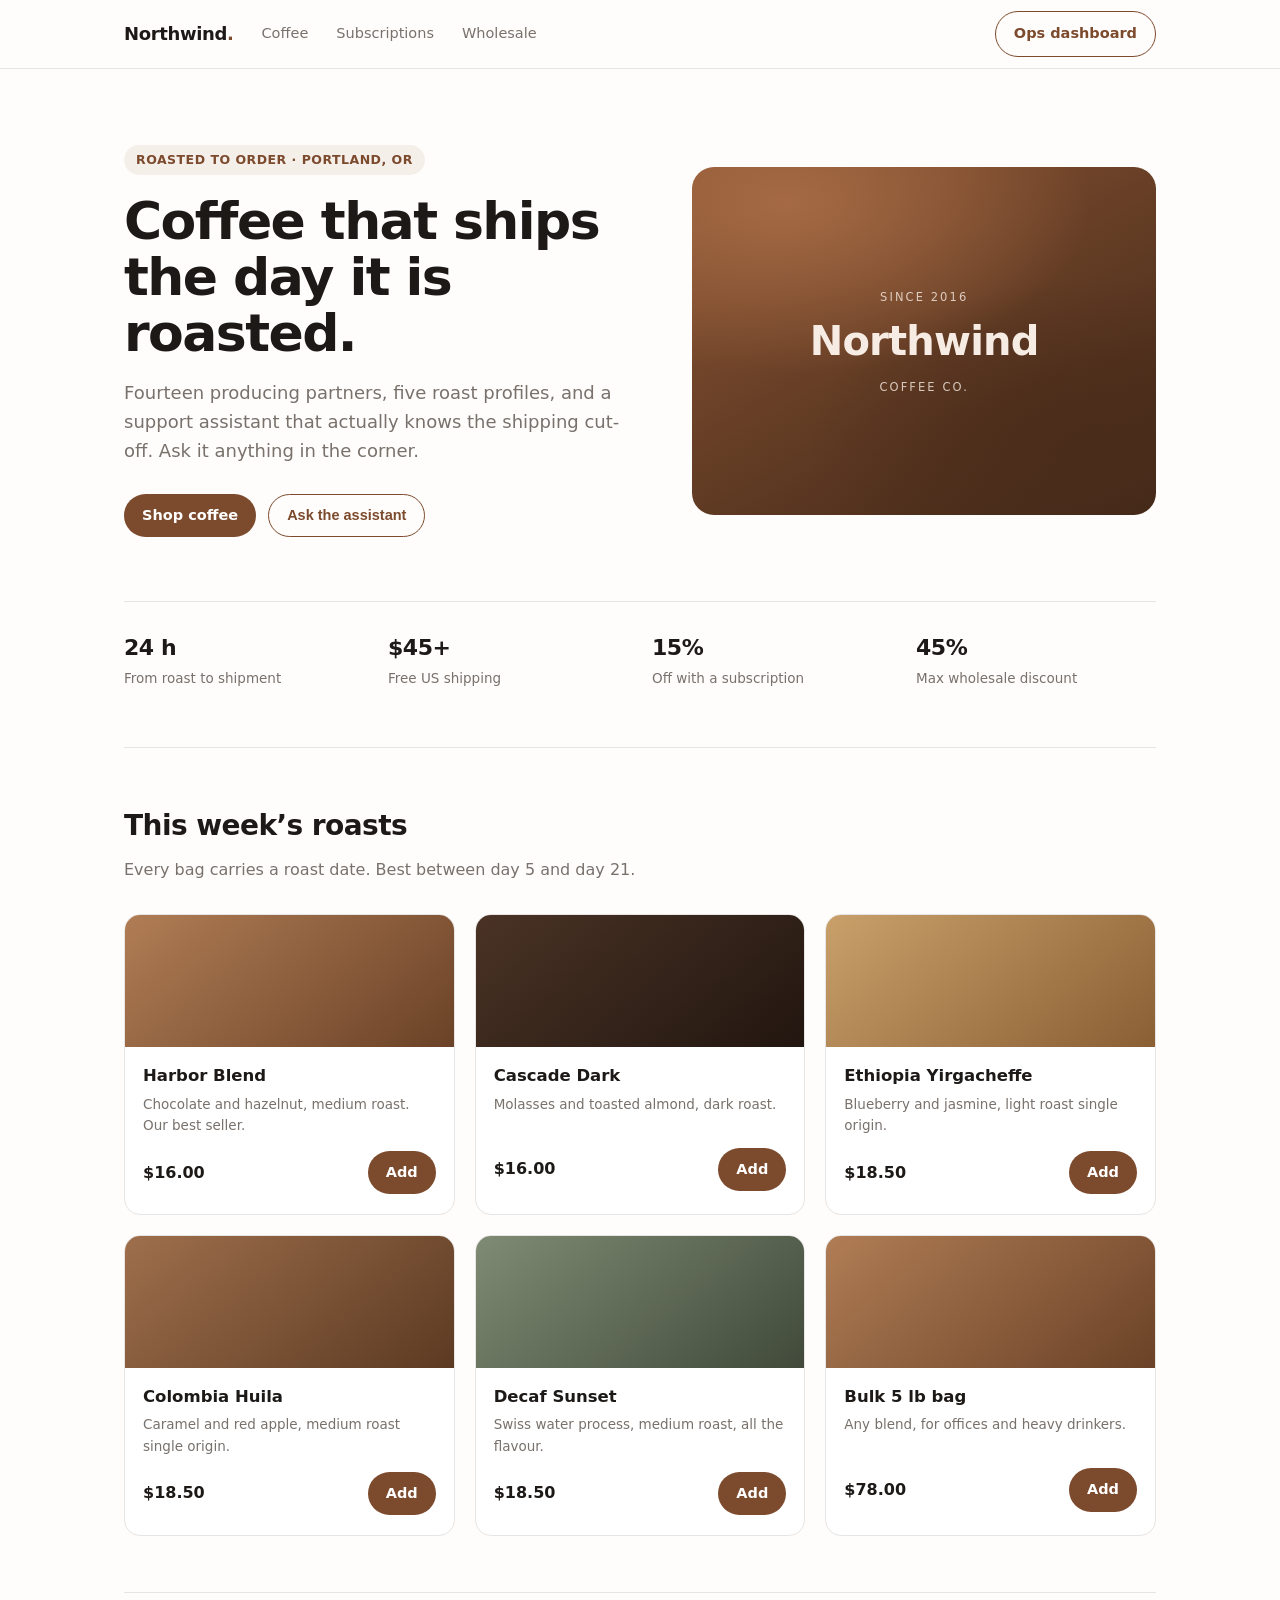
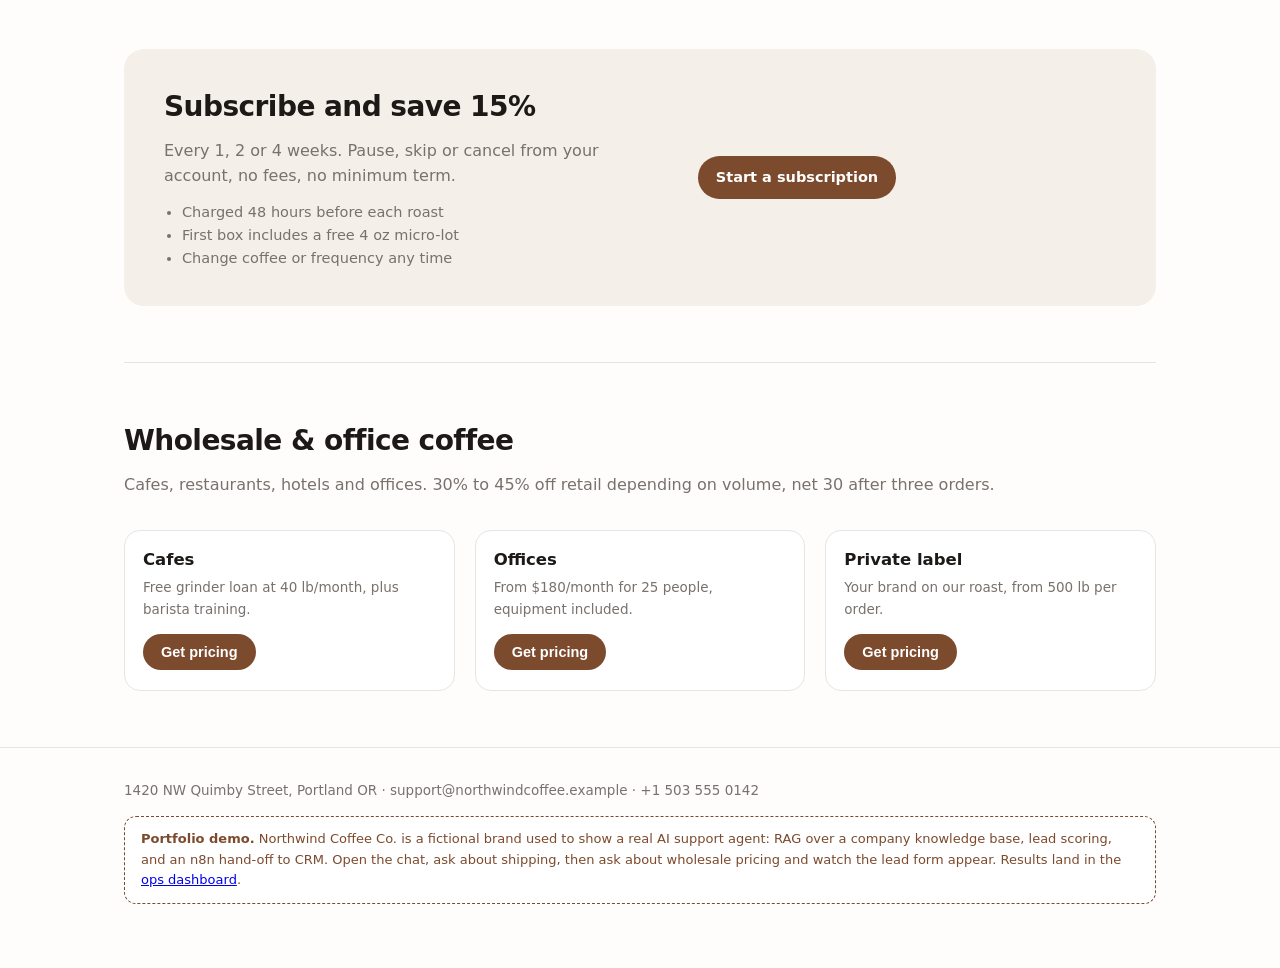
==== web/index.html @ 38135786 "AI support and lead agent RAG chat agent that answers from a company knowledge base, scores each con" ====
<!doctype html>
<html lang="en">
<head>
<meta charset="utf-8">
<meta name="viewport" content="width=device-width, initial-scale=1">
<title>Northwind Coffee Co. — Roasted to order in Portland</title>
<style>
  :root {
    --ink: #1c1917;
    --muted: #78716c;
    --accent: #7c4a2d;
    --soft: #f5efe9;
    --line: #e7e5e4;
    --bg: #fffdfb;
  }
  * { box-sizing: border-box; }
  body {
    margin: 0;
    font-family: ui-sans-serif, system-ui, -apple-system, "Segoe UI", Roboto, sans-serif;
    color: var(--ink);
    background: var(--bg);
    line-height: 1.6;
  }
  .wrap { max-width: 1080px; margin: 0 auto; padding: 0 24px; }

  header {
    position: sticky; top: 0; z-index: 10;
    background: rgb(255 253 251 / 88%);
    backdrop-filter: blur(10px);
    border-bottom: 1px solid var(--line);
  }
  .nav { display: flex; align-items: center; gap: 28px; height: 68px; }
  .logo { font-weight: 800; letter-spacing: -.02em; font-size: 18px; }
  .logo span { color: var(--accent); }
  .nav a { color: var(--muted); text-decoration: none; font-size: 14.5px; }
  .nav a:hover { color: var(--ink); }
  .nav .spacer { margin-left: auto; }
  .btn {
    display: inline-block; padding: 10px 18px; border-radius: 999px;
    background: var(--accent); color: #fff !important; text-decoration: none;
    font-weight: 600; font-size: 14.5px; border: 0; cursor: pointer;
  }
  .btn.ghost { background: transparent; color: var(--accent) !important; border: 1px solid var(--accent); }

  .hero { display: grid; grid-template-columns: 1.05fr .95fr; gap: 56px; align-items: center; padding: 76px 0 64px; }
  .eyebrow {
    display: inline-block; padding: 5px 12px; border-radius: 999px;
    background: var(--soft); color: var(--accent);
    font-size: 12.5px; font-weight: 700; letter-spacing: .04em; text-transform: uppercase;
  }
  h1 { font-size: clamp(34px, 5vw, 52px); line-height: 1.08; letter-spacing: -.03em; margin: 18px 0 16px; }
  .lede { font-size: 18px; color: var(--muted); max-width: 46ch; }
  .cta { display: flex; gap: 12px; margin-top: 28px; flex-wrap: wrap; }

  .beans {
    aspect-ratio: 4/3; border-radius: 22px;
    background:
      radial-gradient(120% 90% at 20% 10%, #a56a44 0%, transparent 55%),
      radial-gradient(100% 80% at 85% 80%, #4a2c1a 0%, transparent 60%),
      linear-gradient(150deg, #8a5433, #3f2617);
    display: grid; place-items: center; color: #f7ece3; text-align: center; padding: 32px;
  }
  .beans b { display: block; font-size: 40px; letter-spacing: -.02em; }
  .beans small { opacity: .8; letter-spacing: .18em; text-transform: uppercase; font-size: 11.5px; }

  .strip { display: grid; grid-template-columns: repeat(4, 1fr); gap: 24px; padding: 28px 0 56px; border-top: 1px solid var(--line); }
  .strip div b { display: block; font-size: 22px; letter-spacing: -.02em; }
  .strip div span { font-size: 13.5px; color: var(--muted); }

  section { padding: 56px 0; border-top: 1px solid var(--line); }
  h2 { font-size: 28px; letter-spacing: -.02em; margin: 0 0 8px; }
  .sub { color: var(--muted); margin: 0 0 32px; }

  .grid { display: grid; grid-template-columns: repeat(3, 1fr); gap: 20px; }
  .card { border: 1px solid var(--line); border-radius: 16px; overflow: hidden; background: #fff; }
  .card .thumb { height: 132px; }
  .t1 { background: linear-gradient(140deg, #b07d55, #6b4227); }
  .t2 { background: linear-gradient(140deg, #4a3325, #221610); }
  .t3 { background: linear-gradient(140deg, #c9a06a, #8a5f34); }
  .t4 { background: linear-gradient(140deg, #9e6f4c, #5c3a22); }
  .t5 { background: linear-gradient(140deg, #7f8b74, #414a3a); }
  .card .body { padding: 16px 18px 20px; }
  .card h3 { margin: 0 0 4px; font-size: 16.5px; }
  .card p { margin: 0 0 14px; font-size: 13.5px; color: var(--muted); min-height: 40px; }
  .price { font-weight: 700; }
  .row { display: flex; align-items: center; justify-content: space-between; }

  .band { background: var(--soft); border-radius: 20px; padding: 36px 40px; display: grid; grid-template-columns: 1.2fr 1fr; gap: 32px; align-items: center; }
  .band ul { margin: 12px 0 0; padding-left: 18px; color: var(--muted); font-size: 14.5px; }

  footer { border-top: 1px solid var(--line); padding: 32px 0 64px; color: var(--muted); font-size: 13.5px; }
  .demo-note {
    margin-top: 14px; padding: 12px 16px; border: 1px dashed var(--accent);
    border-radius: 12px; color: var(--accent); font-size: 13px; background: #fff;
  }

  @media (max-width: 860px) {
    .hero { grid-template-columns: 1fr; gap: 32px; padding: 48px 0; }
    .strip { grid-template-columns: repeat(2, 1fr); }
    .grid { grid-template-columns: 1fr 1fr; }
    .band { grid-template-columns: 1fr; }
    .nav a:not(.btn) { display: none; }
  }
  @media (max-width: 560px) { .grid { grid-template-columns: 1fr; } }
</style>
</head>
<body>

<header>
  <div class="wrap nav">
    <div class="logo">Northwind<span>.</span></div>
    <a href="#coffee">Coffee</a>
    <a href="#subscribe">Subscriptions</a>
    <a href="#wholesale">Wholesale</a>
    <span class="spacer"></span>
    <a class="btn ghost" href="/admin">Ops dashboard</a>
  </div>
</header>

<main class="wrap">

  <div class="hero">
    <div>
      <span class="eyebrow">Roasted to order · Portland, OR</span>
      <h1>Coffee that ships the day it is roasted.</h1>
      <p class="lede">Fourteen producing partners, five roast profiles, and a
        support assistant that actually knows the shipping cut-off. Ask it
        anything in the corner.</p>
      <div class="cta">
        <a class="btn" href="#coffee">Shop coffee</a>
        <button class="btn ghost" onclick="NorthwindChat.open()">Ask the assistant</button>
      </div>
    </div>
    <div class="beans">
      <div><small>Since 2016</small><b>Northwind</b><small>Coffee Co.</small></div>
    </div>
  </div>

  <div class="strip">
    <div><b>24 h</b><span>From roast to shipment</span></div>
    <div><b>$45+</b><span>Free US shipping</span></div>
    <div><b>15%</b><span>Off with a subscription</span></div>
    <div><b>45%</b><span>Max wholesale discount</span></div>
  </div>

  <section id="coffee">
    <h2>This week&rsquo;s roasts</h2>
    <p class="sub">Every bag carries a roast date. Best between day 5 and day 21.</p>
    <div class="grid">
      <div class="card"><div class="thumb t1"></div><div class="body">
        <h3>Harbor Blend</h3><p>Chocolate and hazelnut, medium roast. Our best seller.</p>
        <div class="row"><span class="price">$16.00</span><a class="btn" href="#">Add</a></div>
      </div></div>
      <div class="card"><div class="thumb t2"></div><div class="body">
        <h3>Cascade Dark</h3><p>Molasses and toasted almond, dark roast.</p>
        <div class="row"><span class="price">$16.00</span><a class="btn" href="#">Add</a></div>
      </div></div>
      <div class="card"><div class="thumb t3"></div><div class="body">
        <h3>Ethiopia Yirgacheffe</h3><p>Blueberry and jasmine, light roast single origin.</p>
        <div class="row"><span class="price">$18.50</span><a class="btn" href="#">Add</a></div>
      </div></div>
      <div class="card"><div class="thumb t4"></div><div class="body">
        <h3>Colombia Huila</h3><p>Caramel and red apple, medium roast single origin.</p>
        <div class="row"><span class="price">$18.50</span><a class="btn" href="#">Add</a></div>
      </div></div>
      <div class="card"><div class="thumb t5"></div><div class="body">
        <h3>Decaf Sunset</h3><p>Swiss water process, medium roast, all the flavour.</p>
        <div class="row"><span class="price">$18.50</span><a class="btn" href="#">Add</a></div>
      </div></div>
      <div class="card"><div class="thumb t1"></div><div class="body">
        <h3>Bulk 5 lb bag</h3><p>Any blend, for offices and heavy drinkers.</p>
        <div class="row"><span class="price">$78.00</span><a class="btn" href="#">Add</a></div>
      </div></div>
    </div>
  </section>

  <section id="subscribe">
    <div class="band">
      <div>
        <h2>Subscribe and save 15%</h2>
        <p class="sub" style="margin-bottom:0">Every 1, 2 or 4 weeks. Pause, skip or
          cancel from your account, no fees, no minimum term.</p>
        <ul>
          <li>Charged 48 hours before each roast</li>
          <li>First box includes a free 4 oz micro-lot</li>
          <li>Change coffee or frequency any time</li>
        </ul>
      </div>
      <div><a class="btn" href="#">Start a subscription</a></div>
    </div>
  </section>

  <section id="wholesale">
    <h2>Wholesale &amp; office coffee</h2>
    <p class="sub">Cafes, restaurants, hotels and offices. 30% to 45% off retail
      depending on volume, net 30 after three orders.</p>
    <div class="grid">
      <div class="card"><div class="body">
        <h3>Cafes</h3><p>Free grinder loan at 40 lb/month, plus barista training.</p>
        <button class="btn" onclick="NorthwindChat.send('I need wholesale pricing for my cafe')">Get pricing</button>
      </div></div>
      <div class="card"><div class="body">
        <h3>Offices</h3><p>From $180/month for 25 people, equipment included.</p>
        <button class="btn" onclick="NorthwindChat.send('What does office coffee service cost?')">Get pricing</button>
      </div></div>
      <div class="card"><div class="body">
        <h3>Private label</h3><p>Your brand on our roast, from 500 lb per order.</p>
        <button class="btn" onclick="NorthwindChat.send('Tell me about private label roasting')">Get pricing</button>
      </div></div>
    </div>
  </section>

</main>

<footer>
  <div class="wrap">
    1420 NW Quimby Street, Portland OR · support@northwindcoffee.example · +1 503 555 0142
    <div class="demo-note">
      <b>Portfolio demo.</b> Northwind Coffee Co. is a fictional brand used to show a
      real AI support agent: RAG over a company knowledge base, lead scoring, and an
      n8n hand-off to CRM. Open the chat, ask about shipping, then ask about wholesale
      pricing and watch the lead form appear. Results land in the
      <a href="/admin">ops dashboard</a>.
    </div>
  </div>
</footer>

<script src="/static/widget.js"
        data-api=""
        data-title="Northwind Support"
        data-agent="Nora"
        data-accent="#7c4a2d" defer></script>
</body>
</html>
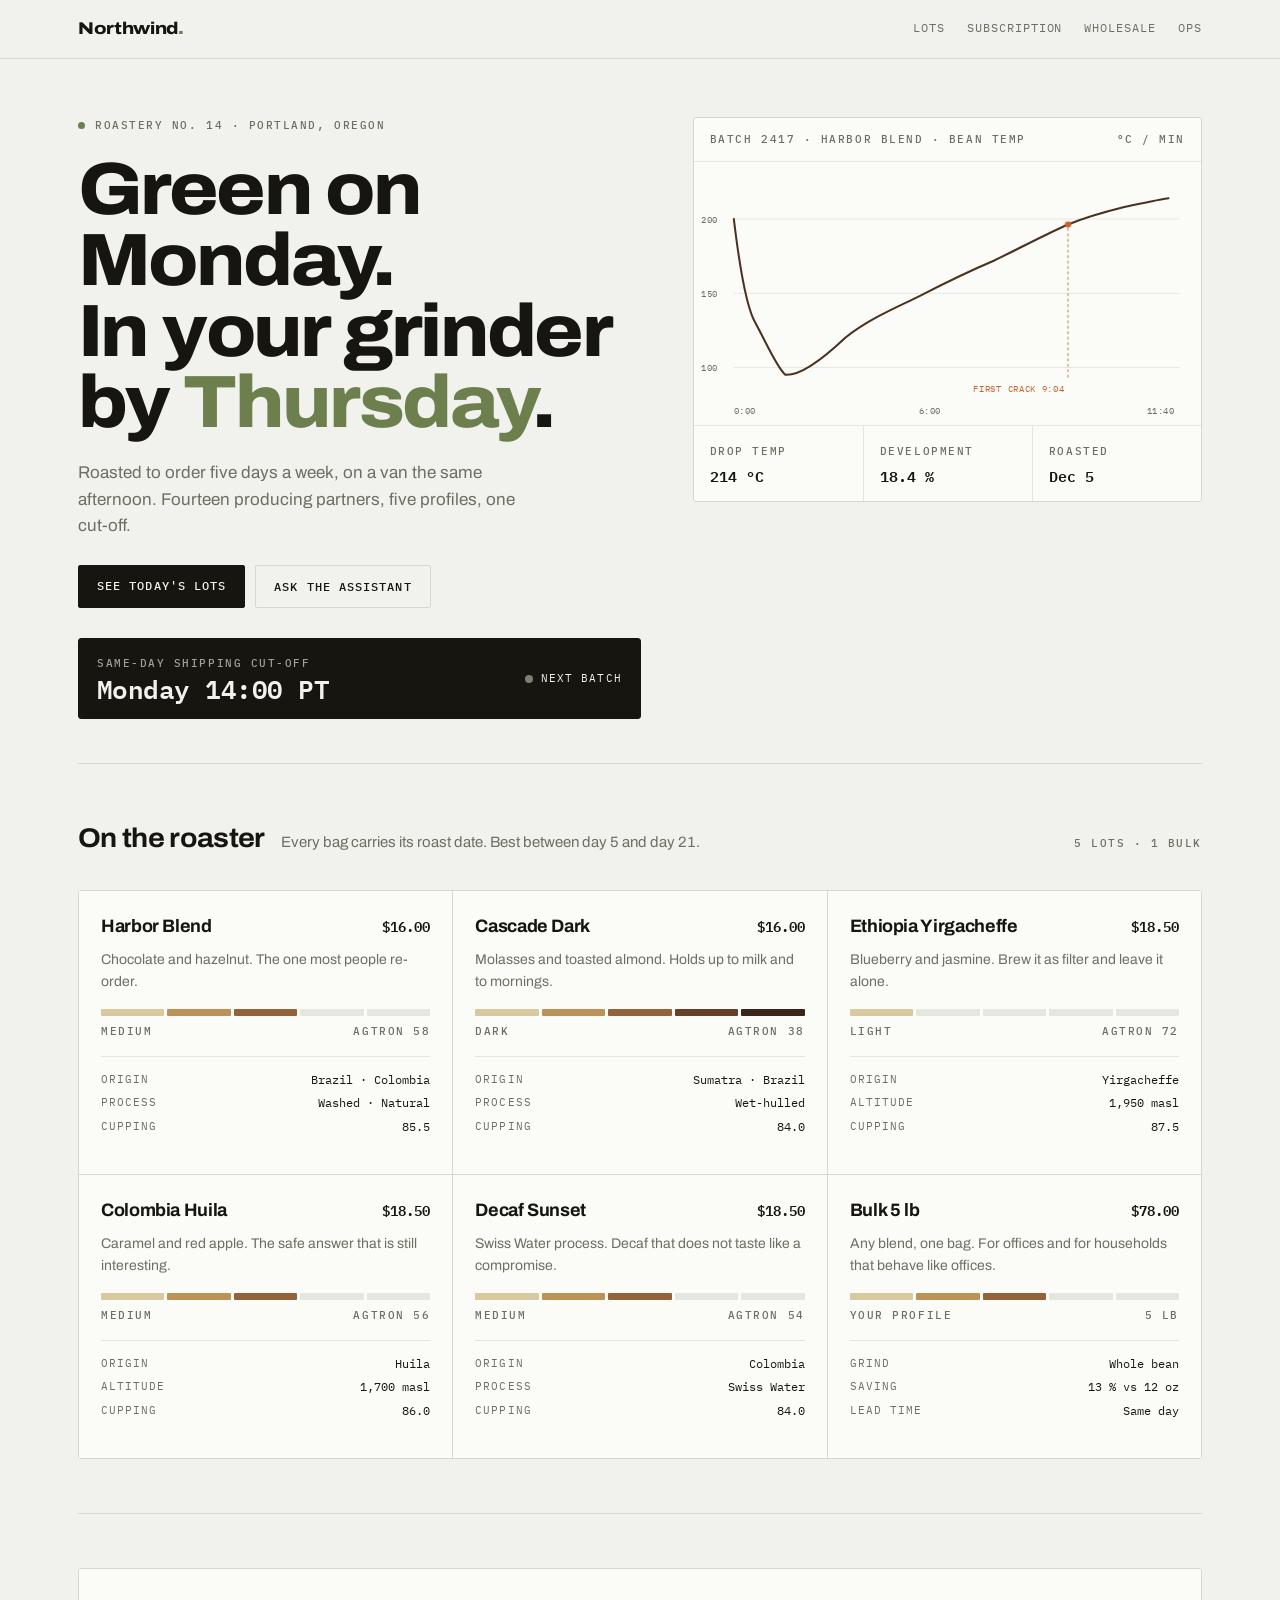
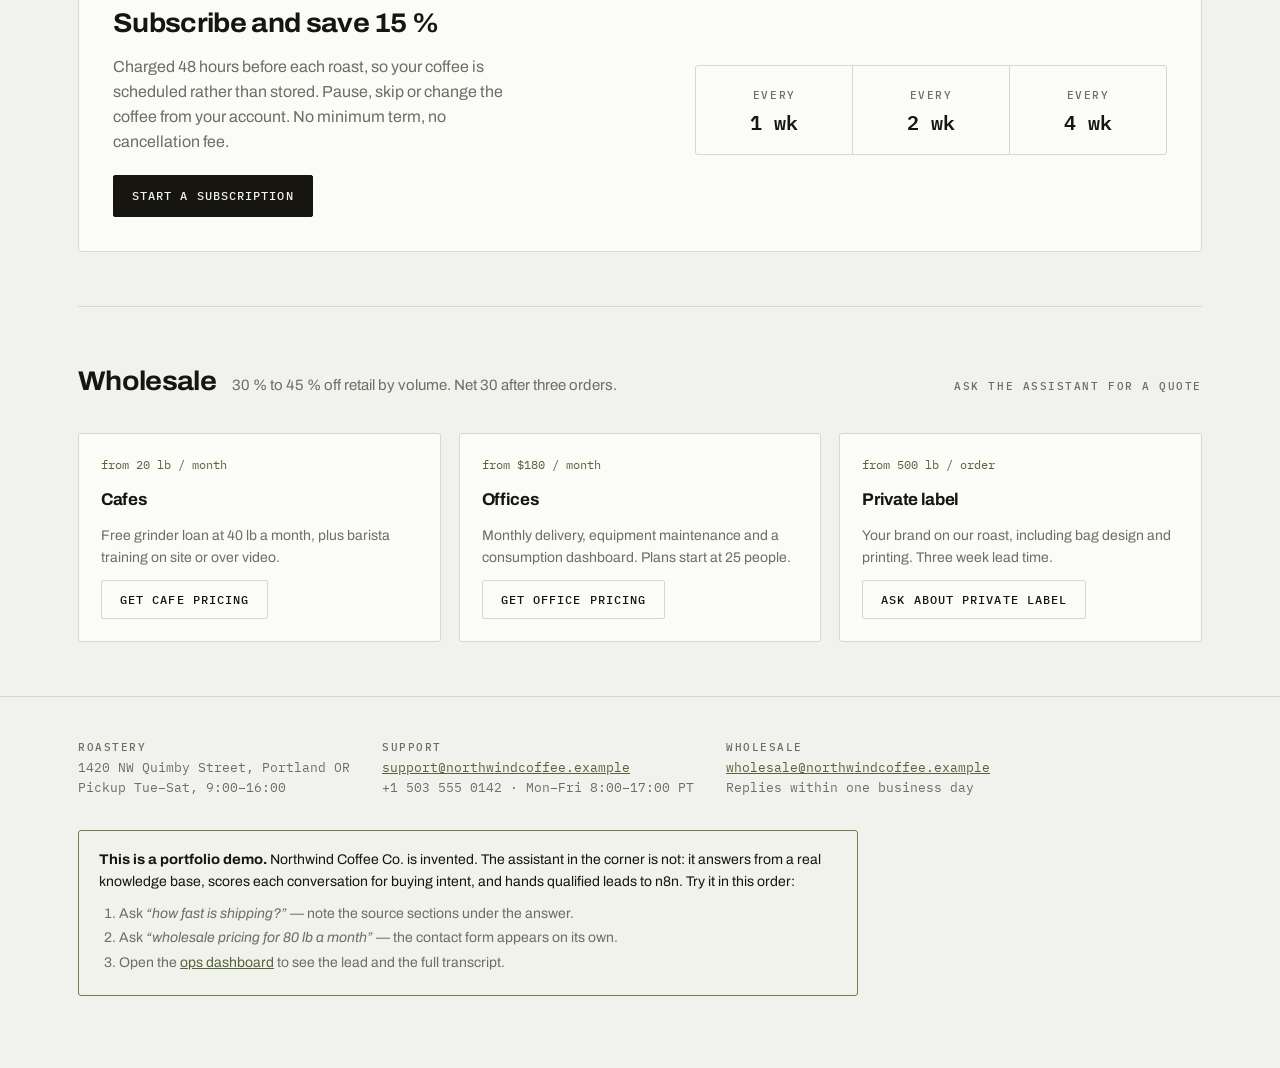
==== commit 42b01f3e: "Redesign the three HTML surfaces around the roast log The storefront read like any AI-generated DTC " ====
--- a/web/index.html
+++ b/web/index.html
@@ -4,116 +4,298 @@
 <meta charset="utf-8">
 <meta name="viewport" content="width=device-width, initial-scale=1">
 <title>Northwind Coffee Co. — Roasted to order in Portland</title>
+<link rel="preconnect" href="https://fonts.googleapis.com">
+<link rel="preconnect" href="https://fonts.gstatic.com" crossorigin>
+<link href="https://fonts.googleapis.com/css2?family=Archivo:wdth,wght@62..125,400..800&family=IBM+Plex+Mono:wght@400;500;600&display=swap" rel="stylesheet">
 <style>
+  /* Palette taken from the roast itself: green coffee is what the roaster buys,
+     first-crack orange is heat, and the browns are where the beans end up.
+     Every colour here means a stage, which is why none of them is decorative. */
   :root {
-    --ink: #1c1917;
-    --muted: #78716c;
-    --accent: #7c4a2d;
-    --soft: #f5efe9;
-    --line: #e7e5e4;
-    --bg: #fffdfb;
-  }
+    --paper:  #F1F2ED;
+    --card:   #FBFBF8;
+    --ink:    #17150F;
+    --soft:   #6C6F62;
+    --green:  #6E7F4E;
+    --green-d:#55643B;
+    --crack:  #C9622B;
+    --roast:  #4A3122;
+    --rule:   #D5D8CE;
+    --rule-2: #E4E6DF;
+
+    --mono: "IBM Plex Mono", ui-monospace, SFMono-Regular, Menlo, monospace;
+    --sans: "Archivo", ui-sans-serif, system-ui, -apple-system, "Segoe UI", Roboto, sans-serif;
+  }
+
   * { box-sizing: border-box; }
+
+  html { -webkit-text-size-adjust: 100%; }
+
   body {
     margin: 0;
-    font-family: ui-sans-serif, system-ui, -apple-system, "Segoe UI", Roboto, sans-serif;
+    background: var(--paper);
     color: var(--ink);
-    background: var(--bg);
-    line-height: 1.6;
-  }
-  .wrap { max-width: 1080px; margin: 0 auto; padding: 0 24px; }
-
-  header {
-    position: sticky; top: 0; z-index: 10;
-    background: rgb(255 253 251 / 88%);
-    backdrop-filter: blur(10px);
-    border-bottom: 1px solid var(--line);
-  }
-  .nav { display: flex; align-items: center; gap: 28px; height: 68px; }
-  .logo { font-weight: 800; letter-spacing: -.02em; font-size: 18px; }
-  .logo span { color: var(--accent); }
-  .nav a { color: var(--muted); text-decoration: none; font-size: 14.5px; }
-  .nav a:hover { color: var(--ink); }
-  .nav .spacer { margin-left: auto; }
+    font-family: var(--sans);
+    font-size: 16px;
+    line-height: 1.55;
+    font-variant-numeric: tabular-nums;
+  }
+
+  .wrap { max-width: 1180px; margin: 0 auto; padding: 0 28px; }
+
+  /* Every small-caps label on this page is a field name off a batch sheet. */
+  .label {
+    font-family: var(--mono);
+    font-size: 11px;
+    font-weight: 500;
+    letter-spacing: .14em;
+    text-transform: uppercase;
+    color: var(--soft);
+  }
+
+  a { color: inherit; }
+
+  :focus-visible {
+    outline: 2px solid var(--green);
+    outline-offset: 3px;
+    border-radius: 2px;
+  }
+
+  /* ---------- top bar ---------- */
+
+  .bar {
+    position: sticky; top: 0; z-index: 20;
+    background: color-mix(in srgb, var(--paper) 88%, transparent);
+    backdrop-filter: blur(8px);
+    border-bottom: 1px solid var(--rule);
+  }
+  .bar-in { display: flex; align-items: center; gap: 26px; height: 58px; }
+  .mark {
+    font-weight: 800;
+    font-variation-settings: "wdth" 118;
+    letter-spacing: -.02em;
+    font-size: 17px;
+  }
+  .mark i { font-style: normal; color: var(--green); }
+  .bar nav { display: flex; gap: 22px; margin-left: auto; }
+  .bar nav a {
+    font-family: var(--mono); font-size: 12px; letter-spacing: .08em;
+    text-transform: uppercase; text-decoration: none; color: var(--soft);
+    padding: 4px 0; border-bottom: 1px solid transparent;
+  }
+  .bar nav a:hover { color: var(--ink); border-bottom-color: var(--green); }
+
+  /* ---------- buttons ---------- */
+
   .btn {
-    display: inline-block; padding: 10px 18px; border-radius: 999px;
-    background: var(--accent); color: #fff !important; text-decoration: none;
-    font-weight: 600; font-size: 14.5px; border: 0; cursor: pointer;
-  }
-  .btn.ghost { background: transparent; color: var(--accent) !important; border: 1px solid var(--accent); }
-
-  .hero { display: grid; grid-template-columns: 1.05fr .95fr; gap: 56px; align-items: center; padding: 76px 0 64px; }
-  .eyebrow {
-    display: inline-block; padding: 5px 12px; border-radius: 999px;
-    background: var(--soft); color: var(--accent);
-    font-size: 12.5px; font-weight: 700; letter-spacing: .04em; text-transform: uppercase;
-  }
-  h1 { font-size: clamp(34px, 5vw, 52px); line-height: 1.08; letter-spacing: -.03em; margin: 18px 0 16px; }
-  .lede { font-size: 18px; color: var(--muted); max-width: 46ch; }
-  .cta { display: flex; gap: 12px; margin-top: 28px; flex-wrap: wrap; }
-
-  .beans {
-    aspect-ratio: 4/3; border-radius: 22px;
-    background:
-      radial-gradient(120% 90% at 20% 10%, #a56a44 0%, transparent 55%),
-      radial-gradient(100% 80% at 85% 80%, #4a2c1a 0%, transparent 60%),
-      linear-gradient(150deg, #8a5433, #3f2617);
-    display: grid; place-items: center; color: #f7ece3; text-align: center; padding: 32px;
-  }
-  .beans b { display: block; font-size: 40px; letter-spacing: -.02em; }
-  .beans small { opacity: .8; letter-spacing: .18em; text-transform: uppercase; font-size: 11.5px; }
-
-  .strip { display: grid; grid-template-columns: repeat(4, 1fr); gap: 24px; padding: 28px 0 56px; border-top: 1px solid var(--line); }
-  .strip div b { display: block; font-size: 22px; letter-spacing: -.02em; }
-  .strip div span { font-size: 13.5px; color: var(--muted); }
-
-  section { padding: 56px 0; border-top: 1px solid var(--line); }
-  h2 { font-size: 28px; letter-spacing: -.02em; margin: 0 0 8px; }
-  .sub { color: var(--muted); margin: 0 0 32px; }
-
-  .grid { display: grid; grid-template-columns: repeat(3, 1fr); gap: 20px; }
-  .card { border: 1px solid var(--line); border-radius: 16px; overflow: hidden; background: #fff; }
-  .card .thumb { height: 132px; }
-  .t1 { background: linear-gradient(140deg, #b07d55, #6b4227); }
-  .t2 { background: linear-gradient(140deg, #4a3325, #221610); }
-  .t3 { background: linear-gradient(140deg, #c9a06a, #8a5f34); }
-  .t4 { background: linear-gradient(140deg, #9e6f4c, #5c3a22); }
-  .t5 { background: linear-gradient(140deg, #7f8b74, #414a3a); }
-  .card .body { padding: 16px 18px 20px; }
-  .card h3 { margin: 0 0 4px; font-size: 16.5px; }
-  .card p { margin: 0 0 14px; font-size: 13.5px; color: var(--muted); min-height: 40px; }
-  .price { font-weight: 700; }
-  .row { display: flex; align-items: center; justify-content: space-between; }
-
-  .band { background: var(--soft); border-radius: 20px; padding: 36px 40px; display: grid; grid-template-columns: 1.2fr 1fr; gap: 32px; align-items: center; }
-  .band ul { margin: 12px 0 0; padding-left: 18px; color: var(--muted); font-size: 14.5px; }
-
-  footer { border-top: 1px solid var(--line); padding: 32px 0 64px; color: var(--muted); font-size: 13.5px; }
-  .demo-note {
-    margin-top: 14px; padding: 12px 16px; border: 1px dashed var(--accent);
-    border-radius: 12px; color: var(--accent); font-size: 13px; background: #fff;
-  }
-
-  @media (max-width: 860px) {
-    .hero { grid-template-columns: 1fr; gap: 32px; padding: 48px 0; }
-    .strip { grid-template-columns: repeat(2, 1fr); }
-    .grid { grid-template-columns: 1fr 1fr; }
+    display: inline-flex; align-items: center; gap: 8px;
+    font-family: var(--mono); font-size: 12px; font-weight: 500;
+    letter-spacing: .09em; text-transform: uppercase; text-decoration: none;
+    padding: 11px 18px; border-radius: 2px; cursor: pointer;
+    border: 1px solid var(--ink); background: var(--ink); color: var(--paper);
+    transition: background .15s ease, color .15s ease, border-color .15s ease;
+  }
+  .btn:hover { background: var(--green-d); border-color: var(--green-d); }
+  .btn.line { background: transparent; color: var(--ink); border-color: var(--rule); }
+  .btn.line:hover { border-color: var(--ink); background: transparent; color: var(--ink); }
+
+  /* ---------- hero ---------- */
+
+  /* align-items:start keeps the roast curve in the top-right. The bottom-right
+     of any page with a chat widget belongs to the widget, so nothing that
+     matters is allowed to sit there. */
+  .hero { padding: 58px 0 44px; display: grid; grid-template-columns: 1.05fr .95fr; gap: 52px; align-items: start; }
+
+  .eyebrow { display: flex; align-items: center; gap: 10px; margin-bottom: 20px; }
+  .eyebrow .dot { width: 7px; height: 7px; border-radius: 50%; background: var(--green); }
+
+  h1 {
+    margin: 0 0 22px;
+    font-size: clamp(40px, 6.2vw, 74px);
+    line-height: .96;
+    letter-spacing: -.035em;
+    font-weight: 800;
+    font-variation-settings: "wdth" 108;
+  }
+  h1 em { font-style: normal; color: var(--green); }
+
+  .lede { margin: 0; max-width: 44ch; color: var(--soft); font-size: 17px; }
+
+  .hero-cta { display: flex; gap: 10px; margin-top: 26px; flex-wrap: wrap; }
+
+  /* ---------- roast curve: the signature ---------- */
+
+  .roast {
+    border: 1px solid var(--rule);
+    background: var(--card);
+    border-radius: 3px;
+    overflow: hidden;
+  }
+  .roast-head {
+    display: flex; justify-content: space-between; align-items: baseline;
+    padding: 13px 16px; border-bottom: 1px solid var(--rule-2);
+  }
+  .roast svg { display: block; width: 100%; height: auto; }
+
+  .grid-line { stroke: var(--rule-2); stroke-width: 1; }
+  .axis-tick { font-family: var(--mono); font-size: 9.5px; fill: var(--soft); letter-spacing: .06em; }
+  .curve {
+    fill: none; stroke: var(--roast); stroke-width: 2.25;
+    stroke-linecap: round; stroke-linejoin: round;
+    stroke-dasharray: 1200; stroke-dashoffset: 1200;
+    animation: draw 2.1s cubic-bezier(.32,.72,.3,1) .25s forwards;
+  }
+  @keyframes draw { to { stroke-dashoffset: 0; } }
+  .crack-line { stroke: var(--crack); stroke-width: 1; stroke-dasharray: 3 3; opacity: 0; animation: fade .5s ease 1.7s forwards; }
+  .crack-dot  { fill: var(--crack); opacity: 0; animation: fade .5s ease 1.75s forwards; }
+  .crack-text { font-family: var(--mono); font-size: 9.5px; fill: var(--crack); letter-spacing: .08em; opacity: 0; animation: fade .5s ease 1.8s forwards; }
+  @keyframes fade { to { opacity: 1; } }
+
+  .roast-foot {
+    display: grid; grid-template-columns: repeat(3, 1fr);
+    border-top: 1px solid var(--rule-2);
+  }
+  .roast-foot div { padding: 12px 16px; }
+  .roast-foot div + div { border-left: 1px solid var(--rule-2); }
+  .roast-foot b { display: block; font-family: var(--mono); font-size: 15px; font-weight: 600; margin-top: 3px; }
+
+  /* ---------- cut-off clock ---------- */
+
+  .cutoff {
+    margin-top: 30px; border: 1px solid var(--ink); border-radius: 3px;
+    background: var(--ink); color: var(--paper);
+    padding: 16px 18px; display: flex; align-items: center; gap: 18px;
+  }
+  .cutoff .label { color: #9DA292; }
+  .cutoff-time {
+    font-family: var(--mono); font-size: 26px; font-weight: 600;
+    letter-spacing: -.02em; line-height: 1.1; margin-top: 2px;
+  }
+  .cutoff .pip {
+    margin-left: auto; display: flex; align-items: center; gap: 8px;
+    font-family: var(--mono); font-size: 11px; letter-spacing: .1em; text-transform: uppercase;
+  }
+  .cutoff .pip i {
+    width: 8px; height: 8px; border-radius: 50%; background: var(--green);
+    box-shadow: 0 0 0 0 color-mix(in srgb, var(--green) 70%, transparent);
+    animation: pulse 2.4s ease-out infinite;
+  }
+  .cutoff[data-state="soon"] .pip i { background: var(--crack); box-shadow: 0 0 0 0 color-mix(in srgb, var(--crack) 70%, transparent); }
+  .cutoff[data-state="closed"] .pip i { background: #7C8072; animation: none; }
+  @keyframes pulse {
+    0%   { box-shadow: 0 0 0 0 currentColor; }
+    70%  { box-shadow: 0 0 0 9px transparent; }
+    100% { box-shadow: 0 0 0 0 transparent; }
+  }
+
+  /* ---------- section frame ---------- */
+
+  section { border-top: 1px solid var(--rule); padding: 54px 0; }
+  .sec-head { display: flex; align-items: baseline; gap: 16px; margin-bottom: 30px; flex-wrap: wrap; }
+  h2 {
+    margin: 0; font-size: 27px; letter-spacing: -.025em; font-weight: 700;
+    font-variation-settings: "wdth" 106;
+  }
+  .sec-head p { margin: 0; color: var(--soft); font-size: 15px; }
+  .rule-count { margin-left: auto; }
+
+  /* ---------- lot cards ---------- */
+
+  .lots { display: grid; grid-template-columns: repeat(3, 1fr); gap: 1px; background: var(--rule); border: 1px solid var(--rule); border-radius: 3px; }
+  .lot { background: var(--card); padding: 22px; display: flex; flex-direction: column; gap: 16px; }
+  .lot:hover { background: #fff; }
+
+  .lot-top { display: flex; justify-content: space-between; align-items: baseline; gap: 12px; }
+  .lot h3 { margin: 0; font-size: 18px; letter-spacing: -.02em; font-weight: 700; }
+  .lot .price { font-family: var(--mono); font-size: 14px; font-weight: 600; white-space: nowrap; }
+  .notes { margin: -8px 0 0; color: var(--soft); font-size: 14px; }
+
+  /* The meter is not decoration: five steps of actual roast level, and the
+     Agtron number beside it is how roasters measure exactly that. */
+  .meter { display: flex; flex-direction: column; gap: 7px; }
+  .meter-bar { display: flex; gap: 3px; }
+  .meter-bar span { height: 7px; flex: 1; background: var(--rule-2); border-radius: 1px; }
+  .meter-bar span.on:nth-child(1) { background: #D8C9A0; }
+  .meter-bar span.on:nth-child(2) { background: #BC9256; }
+  .meter-bar span.on:nth-child(3) { background: #94623A; }
+  .meter-bar span.on:nth-child(4) { background: #67402A; }
+  .meter-bar span.on:nth-child(5) { background: #3B241A; }
+  .meter-row { display: flex; justify-content: space-between; }
+
+  .spec { display: grid; grid-template-columns: auto 1fr; gap: 5px 14px; border-top: 1px solid var(--rule-2); padding-top: 14px; margin-top: auto; }
+  .spec dt { font-family: var(--mono); font-size: 10.5px; letter-spacing: .1em; text-transform: uppercase; color: var(--soft); }
+  .spec dd { margin: 0; font-family: var(--mono); font-size: 12px; text-align: right; }
+
+  /* ---------- subscription band ---------- */
+
+  .band { display: grid; grid-template-columns: 1.15fr 1fr; gap: 40px; align-items: center; border: 1px solid var(--rule); border-radius: 3px; background: var(--card); padding: 34px; }
+  .band h2 { margin-bottom: 10px; }
+  .band p { margin: 0 0 20px; color: var(--soft); max-width: 46ch; }
+  .cadence { display: flex; gap: 1px; background: var(--rule); border: 1px solid var(--rule); border-radius: 3px; overflow: hidden; }
+  .cadence div { background: var(--card); padding: 16px 14px; flex: 1; text-align: center; }
+  .cadence b { display: block; font-family: var(--mono); font-size: 20px; font-weight: 600; }
+
+  /* ---------- wholesale routes ---------- */
+
+  .routes { display: grid; grid-template-columns: repeat(3, 1fr); gap: 18px; }
+  .route { border: 1px solid var(--rule); border-radius: 3px; background: var(--card); padding: 22px; display: flex; flex-direction: column; gap: 12px; }
+  .route h3 { margin: 0; font-size: 17px; letter-spacing: -.02em; }
+  .route p { margin: 0; color: var(--soft); font-size: 14px; flex: 1; }
+  .route .btn { align-self: flex-start; }
+  .route .qty { font-family: var(--mono); font-size: 12px; color: var(--green-d); }
+
+  /* ---------- footer ---------- */
+
+  footer { border-top: 1px solid var(--rule); padding: 40px 0 72px; }
+  .foot-grid { display: flex; gap: 32px; flex-wrap: wrap; align-items: flex-start; }
+  .foot-grid .label { line-height: 1.9; }
+  .contact { font-family: var(--mono); font-size: 13px; color: var(--soft); }
+  .contact a { color: var(--green-d); }
+
+  .demo {
+    margin-top: 32px; border: 1px solid var(--green); border-radius: 3px;
+    background: color-mix(in srgb, var(--green) 7%, var(--card));
+    padding: 18px 20px; font-size: 14px; max-width: 780px;
+  }
+  .demo b { font-variation-settings: "wdth" 106; }
+  .demo a { color: var(--green-d); }
+  .demo ol { margin: 10px 0 0; padding-left: 20px; color: var(--soft); }
+  .demo li { margin-bottom: 3px; }
+
+  /* ---------- responsive ---------- */
+
+  @media (max-width: 940px) {
+    .hero { grid-template-columns: 1fr; gap: 40px; align-items: start; padding: 44px 0; }
+    .lots, .routes { grid-template-columns: 1fr; }
     .band { grid-template-columns: 1fr; }
-    .nav a:not(.btn) { display: none; }
-  }
-  @media (max-width: 560px) { .grid { grid-template-columns: 1fr; } }
+    .bar nav a:nth-child(-n+2) { display: none; }
+  }
+  @media (max-width: 560px) {
+    .wrap { padding: 0 18px; }
+    .roast-foot { grid-template-columns: 1fr 1fr; }
+    .roast-foot div:nth-child(3) { display: none; }
+    .cadence { flex-direction: column; }
+  }
+
+  @media (prefers-reduced-motion: reduce) {
+    .curve { animation: none; stroke-dashoffset: 0; }
+    .crack-line, .crack-dot, .crack-text { animation: none; opacity: 1; }
+    .cutoff .pip i { animation: none; }
+    * { scroll-behavior: auto; }
+  }
 </style>
 </head>
 <body>
 
-<header>
-  <div class="wrap nav">
-    <div class="logo">Northwind<span>.</span></div>
-    <a href="#coffee">Coffee</a>
-    <a href="#subscribe">Subscriptions</a>
-    <a href="#wholesale">Wholesale</a>
-    <span class="spacer"></span>
-    <a class="btn ghost" href="/admin">Ops dashboard</a>
+<header class="bar">
+  <div class="wrap bar-in">
+    <div class="mark">Northwind<i>.</i></div>
+    <nav>
+      <a href="#lots">Lots</a>
+      <a href="#subscribe">Subscription</a>
+      <a href="#wholesale">Wholesale</a>
+      <a href="/admin">Ops</a>
+    </nav>
   </div>
 </header>
 
@@ -121,92 +303,203 @@
 
   <div class="hero">
     <div>
-      <span class="eyebrow">Roasted to order · Portland, OR</span>
-      <h1>Coffee that ships the day it is roasted.</h1>
-      <p class="lede">Fourteen producing partners, five roast profiles, and a
-        support assistant that actually knows the shipping cut-off. Ask it
-        anything in the corner.</p>
-      <div class="cta">
-        <a class="btn" href="#coffee">Shop coffee</a>
-        <button class="btn ghost" onclick="NorthwindChat.open()">Ask the assistant</button>
-      </div>
-    </div>
-    <div class="beans">
-      <div><small>Since 2016</small><b>Northwind</b><small>Coffee Co.</small></div>
-    </div>
+      <div class="eyebrow">
+        <span class="dot"></span>
+        <span class="label">Roastery no. 14 · Portland, Oregon</span>
+      </div>
+      <h1>Green on Monday.<br>In your grinder<br>by <em>Thursday</em>.</h1>
+      <p class="lede">Roasted to order five days a week, on a van the same
+        afternoon. Fourteen producing partners, five profiles, one cut-off.</p>
+      <div class="hero-cta">
+        <a class="btn" href="#lots">See today's lots</a>
+        <button class="btn line" type="button" onclick="NorthwindChat.open()">Ask the assistant</button>
+      </div>
+
+      <div class="cutoff" id="cutoff">
+        <div>
+          <div class="label">Same-day shipping cut-off</div>
+          <div class="cutoff-time" id="cutoff-time">—</div>
+        </div>
+        <div class="pip"><i></i><span id="cutoff-state">checking</span></div>
+      </div>
+    </div>
+
+    <!-- The roast curve is the one thing on this page that could not belong to
+         another business: bean temperature over eleven minutes, first crack
+         marked where it actually happened. -->
+    <figure class="roast" style="margin:0">
+      <figcaption class="roast-head">
+        <span class="label">Batch 2417 · Harbor Blend · bean temp</span>
+        <span class="label">°C / min</span>
+      </figcaption>
+      <svg viewBox="0 0 560 290" role="img" aria-label="Roast curve for batch 2417: bean temperature rises from 95°C at the turning point to 214°C at drop, with first crack at nine minutes.">
+        <line class="grid-line" x1="44" y1="227" x2="536" y2="227"/>
+        <line class="grid-line" x1="44" y1="145" x2="536" y2="145"/>
+        <line class="grid-line" x1="44" y1="63"  x2="536" y2="63"/>
+        <text class="axis-tick" x="8" y="231">100</text>
+        <text class="axis-tick" x="8" y="149">150</text>
+        <text class="axis-tick" x="8" y="67">200</text>
+
+        <path class="curve"
+              d="M 44 63 C 52 130, 60 165, 68 178 C 80 200, 92 228, 101 235
+                 C 120 236, 148 212, 167 194 C 195 172, 225 160, 249 148
+                 C 280 132, 305 120, 331 109 C 360 95, 390 79, 413 69
+                 C 435 60, 458 54, 474 50 C 492 46, 510 42, 524 40"/>
+
+        <!-- Label sits down by the axis: at the dot it would collide with the
+             curve, which is the one line on this chart that must stay clean. -->
+        <line class="crack-line" x1="413" y1="73" x2="413" y2="238"/>
+        <circle class="crack-dot" cx="413" cy="69" r="3.5"/>
+        <text class="crack-text" x="409" y="254" text-anchor="end">FIRST CRACK 9:04</text>
+
+        <text class="axis-tick" x="44" y="278">0:00</text>
+        <text class="axis-tick" x="248" y="278">6:00</text>
+        <text class="axis-tick" x="500" y="278">11:40</text>
+      </svg>
+      <div class="roast-foot">
+        <div><span class="label">Drop temp</span><b>214 °C</b></div>
+        <div><span class="label">Development</span><b>18.4 %</b></div>
+        <div><span class="label">Roasted</span><b id="roast-stamp">today</b></div>
+      </div>
+    </figure>
   </div>
 
-  <div class="strip">
-    <div><b>24 h</b><span>From roast to shipment</span></div>
-    <div><b>$45+</b><span>Free US shipping</span></div>
-    <div><b>15%</b><span>Off with a subscription</span></div>
-    <div><b>45%</b><span>Max wholesale discount</span></div>
-  </div>
-
-  <section id="coffee">
-    <h2>This week&rsquo;s roasts</h2>
-    <p class="sub">Every bag carries a roast date. Best between day 5 and day 21.</p>
-    <div class="grid">
-      <div class="card"><div class="thumb t1"></div><div class="body">
-        <h3>Harbor Blend</h3><p>Chocolate and hazelnut, medium roast. Our best seller.</p>
-        <div class="row"><span class="price">$16.00</span><a class="btn" href="#">Add</a></div>
-      </div></div>
-      <div class="card"><div class="thumb t2"></div><div class="body">
-        <h3>Cascade Dark</h3><p>Molasses and toasted almond, dark roast.</p>
-        <div class="row"><span class="price">$16.00</span><a class="btn" href="#">Add</a></div>
-      </div></div>
-      <div class="card"><div class="thumb t3"></div><div class="body">
-        <h3>Ethiopia Yirgacheffe</h3><p>Blueberry and jasmine, light roast single origin.</p>
-        <div class="row"><span class="price">$18.50</span><a class="btn" href="#">Add</a></div>
-      </div></div>
-      <div class="card"><div class="thumb t4"></div><div class="body">
-        <h3>Colombia Huila</h3><p>Caramel and red apple, medium roast single origin.</p>
-        <div class="row"><span class="price">$18.50</span><a class="btn" href="#">Add</a></div>
-      </div></div>
-      <div class="card"><div class="thumb t5"></div><div class="body">
-        <h3>Decaf Sunset</h3><p>Swiss water process, medium roast, all the flavour.</p>
-        <div class="row"><span class="price">$18.50</span><a class="btn" href="#">Add</a></div>
-      </div></div>
-      <div class="card"><div class="thumb t1"></div><div class="body">
-        <h3>Bulk 5 lb bag</h3><p>Any blend, for offices and heavy drinkers.</p>
-        <div class="row"><span class="price">$78.00</span><a class="btn" href="#">Add</a></div>
-      </div></div>
+  <section id="lots">
+    <div class="sec-head">
+      <h2>On the roaster</h2>
+      <p>Every bag carries its roast date. Best between day 5 and day 21.</p>
+      <span class="label rule-count">5 lots · 1 bulk</span>
+    </div>
+
+    <div class="lots">
+      <article class="lot">
+        <div class="lot-top"><h3>Harbor Blend</h3><span class="price">$16.00</span></div>
+        <p class="notes">Chocolate and hazelnut. The one most people re-order.</p>
+        <div class="meter">
+          <div class="meter-bar"><span class="on"></span><span class="on"></span><span class="on"></span><span></span><span></span></div>
+          <div class="meter-row"><span class="label">Medium</span><span class="label">Agtron 58</span></div>
+        </div>
+        <dl class="spec">
+          <dt>Origin</dt><dd>Brazil · Colombia</dd>
+          <dt>Process</dt><dd>Washed · Natural</dd>
+          <dt>Cupping</dt><dd>85.5</dd>
+        </dl>
+      </article>
+
+      <article class="lot">
+        <div class="lot-top"><h3>Cascade Dark</h3><span class="price">$16.00</span></div>
+        <p class="notes">Molasses and toasted almond. Holds up to milk and to mornings.</p>
+        <div class="meter">
+          <div class="meter-bar"><span class="on"></span><span class="on"></span><span class="on"></span><span class="on"></span><span class="on"></span></div>
+          <div class="meter-row"><span class="label">Dark</span><span class="label">Agtron 38</span></div>
+        </div>
+        <dl class="spec">
+          <dt>Origin</dt><dd>Sumatra · Brazil</dd>
+          <dt>Process</dt><dd>Wet-hulled</dd>
+          <dt>Cupping</dt><dd>84.0</dd>
+        </dl>
+      </article>
+
+      <article class="lot">
+        <div class="lot-top"><h3>Ethiopia Yirgacheffe</h3><span class="price">$18.50</span></div>
+        <p class="notes">Blueberry and jasmine. Brew it as filter and leave it alone.</p>
+        <div class="meter">
+          <div class="meter-bar"><span class="on"></span><span></span><span></span><span></span><span></span></div>
+          <div class="meter-row"><span class="label">Light</span><span class="label">Agtron 72</span></div>
+        </div>
+        <dl class="spec">
+          <dt>Origin</dt><dd>Yirgacheffe</dd>
+          <dt>Altitude</dt><dd>1,950 masl</dd>
+          <dt>Cupping</dt><dd>87.5</dd>
+        </dl>
+      </article>
+
+      <article class="lot">
+        <div class="lot-top"><h3>Colombia Huila</h3><span class="price">$18.50</span></div>
+        <p class="notes">Caramel and red apple. The safe answer that is still interesting.</p>
+        <div class="meter">
+          <div class="meter-bar"><span class="on"></span><span class="on"></span><span class="on"></span><span></span><span></span></div>
+          <div class="meter-row"><span class="label">Medium</span><span class="label">Agtron 56</span></div>
+        </div>
+        <dl class="spec">
+          <dt>Origin</dt><dd>Huila</dd>
+          <dt>Altitude</dt><dd>1,700 masl</dd>
+          <dt>Cupping</dt><dd>86.0</dd>
+        </dl>
+      </article>
+
+      <article class="lot">
+        <div class="lot-top"><h3>Decaf Sunset</h3><span class="price">$18.50</span></div>
+        <p class="notes">Swiss Water process. Decaf that does not taste like a compromise.</p>
+        <div class="meter">
+          <div class="meter-bar"><span class="on"></span><span class="on"></span><span class="on"></span><span></span><span></span></div>
+          <div class="meter-row"><span class="label">Medium</span><span class="label">Agtron 54</span></div>
+        </div>
+        <dl class="spec">
+          <dt>Origin</dt><dd>Colombia</dd>
+          <dt>Process</dt><dd>Swiss Water</dd>
+          <dt>Cupping</dt><dd>84.0</dd>
+        </dl>
+      </article>
+
+      <article class="lot">
+        <div class="lot-top"><h3>Bulk 5 lb</h3><span class="price">$78.00</span></div>
+        <p class="notes">Any blend, one bag. For offices and for households that behave like offices.</p>
+        <div class="meter">
+          <div class="meter-bar"><span class="on"></span><span class="on"></span><span class="on"></span><span></span><span></span></div>
+          <div class="meter-row"><span class="label">Your profile</span><span class="label">5 lb</span></div>
+        </div>
+        <dl class="spec">
+          <dt>Grind</dt><dd>Whole bean</dd>
+          <dt>Saving</dt><dd>13 % vs 12 oz</dd>
+          <dt>Lead time</dt><dd>Same day</dd>
+        </dl>
+      </article>
     </div>
   </section>
 
   <section id="subscribe">
     <div class="band">
       <div>
-        <h2>Subscribe and save 15%</h2>
-        <p class="sub" style="margin-bottom:0">Every 1, 2 or 4 weeks. Pause, skip or
-          cancel from your account, no fees, no minimum term.</p>
-        <ul>
-          <li>Charged 48 hours before each roast</li>
-          <li>First box includes a free 4 oz micro-lot</li>
-          <li>Change coffee or frequency any time</li>
-        </ul>
-      </div>
-      <div><a class="btn" href="#">Start a subscription</a></div>
+        <h2>Subscribe and save 15 %</h2>
+        <p>Charged 48 hours before each roast, so your coffee is scheduled rather
+          than stored. Pause, skip or change the coffee from your account. No
+          minimum term, no cancellation fee.</p>
+        <a class="btn" href="#">Start a subscription</a>
+      </div>
+      <div class="cadence">
+        <div><span class="label">Every</span><b>1 wk</b></div>
+        <div><span class="label">Every</span><b>2 wk</b></div>
+        <div><span class="label">Every</span><b>4 wk</b></div>
+      </div>
     </div>
   </section>
 
   <section id="wholesale">
-    <h2>Wholesale &amp; office coffee</h2>
-    <p class="sub">Cafes, restaurants, hotels and offices. 30% to 45% off retail
-      depending on volume, net 30 after three orders.</p>
-    <div class="grid">
-      <div class="card"><div class="body">
-        <h3>Cafes</h3><p>Free grinder loan at 40 lb/month, plus barista training.</p>
-        <button class="btn" onclick="NorthwindChat.send('I need wholesale pricing for my cafe')">Get pricing</button>
-      </div></div>
-      <div class="card"><div class="body">
-        <h3>Offices</h3><p>From $180/month for 25 people, equipment included.</p>
-        <button class="btn" onclick="NorthwindChat.send('What does office coffee service cost?')">Get pricing</button>
-      </div></div>
-      <div class="card"><div class="body">
-        <h3>Private label</h3><p>Your brand on our roast, from 500 lb per order.</p>
-        <button class="btn" onclick="NorthwindChat.send('Tell me about private label roasting')">Get pricing</button>
-      </div></div>
+    <div class="sec-head">
+      <h2>Wholesale</h2>
+      <p>30 % to 45 % off retail by volume. Net 30 after three orders.</p>
+      <span class="label rule-count">Ask the assistant for a quote</span>
+    </div>
+    <div class="routes">
+      <article class="route">
+        <span class="qty">from 20 lb / month</span>
+        <h3>Cafes</h3>
+        <p>Free grinder loan at 40 lb a month, plus barista training on site or over video.</p>
+        <button class="btn line" type="button" onclick="NorthwindChat.send('I run a cafe and need wholesale pricing for about 80 lb a month')">Get cafe pricing</button>
+      </article>
+      <article class="route">
+        <span class="qty">from $180 / month</span>
+        <h3>Offices</h3>
+        <p>Monthly delivery, equipment maintenance and a consumption dashboard. Plans start at 25 people.</p>
+        <button class="btn line" type="button" onclick="NorthwindChat.send('What does office coffee service cost for 40 people?')">Get office pricing</button>
+      </article>
+      <article class="route">
+        <span class="qty">from 500 lb / order</span>
+        <h3>Private label</h3>
+        <p>Your brand on our roast, including bag design and printing. Three week lead time.</p>
+        <button class="btn line" type="button" onclick="NorthwindChat.send('Tell me about private label roasting and the minimum order')">Ask about private label</button>
+      </article>
     </div>
   </section>
 
@@ -214,21 +507,93 @@
 
 <footer>
   <div class="wrap">
-    1420 NW Quimby Street, Portland OR · support@northwindcoffee.example · +1 503 555 0142
-    <div class="demo-note">
-      <b>Portfolio demo.</b> Northwind Coffee Co. is a fictional brand used to show a
-      real AI support agent: RAG over a company knowledge base, lead scoring, and an
-      n8n hand-off to CRM. Open the chat, ask about shipping, then ask about wholesale
-      pricing and watch the lead form appear. Results land in the
-      <a href="/admin">ops dashboard</a>.
+    <div class="foot-grid">
+      <div>
+        <div class="label">Roastery</div>
+        <div class="contact">1420 NW Quimby Street, Portland OR<br>Pickup Tue–Sat, 9:00–16:00</div>
+      </div>
+      <div>
+        <div class="label">Support</div>
+        <div class="contact"><a href="mailto:support@northwindcoffee.example">support@northwindcoffee.example</a><br>+1 503 555 0142 · Mon–Fri 8:00–17:00 PT</div>
+      </div>
+      <div>
+        <div class="label">Wholesale</div>
+        <div class="contact"><a href="mailto:wholesale@northwindcoffee.example">wholesale@northwindcoffee.example</a><br>Replies within one business day</div>
+      </div>
+    </div>
+
+    <div class="demo">
+      <b>This is a portfolio demo.</b> Northwind Coffee Co. is invented. The
+      assistant in the corner is not: it answers from a real knowledge base,
+      scores each conversation for buying intent, and hands qualified leads to
+      n8n. Try it in this order:
+      <ol>
+        <li>Ask <em>“how fast is shipping?”</em> — note the source sections under the answer.</li>
+        <li>Ask <em>“wholesale pricing for 80 lb a month”</em> — the contact form appears on its own.</li>
+        <li>Open the <a href="/admin">ops dashboard</a> to see the lead and the full transcript.</li>
+      </ol>
     </div>
   </div>
 </footer>
+
+<script>
+  // The cut-off clock is the same fact the assistant answers from the knowledge
+  // base ("orders before 2:00 PM Pacific ship the same business day"), so the
+  // page and the bot never contradict each other.
+  (function () {
+    const CUTOFF_HOUR = 14;
+    const timeEl = document.getElementById("cutoff-time");
+    const stateEl = document.getElementById("cutoff-state");
+    const box = document.getElementById("cutoff");
+    const stamp = document.getElementById("roast-stamp");
+
+    const pacific = () =>
+      new Date(new Date().toLocaleString("en-US", { timeZone: "America/Los_Angeles" }));
+
+    function nextCutoff(now) {
+      const target = new Date(now);
+      target.setHours(CUTOFF_HOUR, 0, 0, 0);
+      // Past today's cut-off, or a weekend: roll to the next working day.
+      while (target <= now || target.getDay() === 0 || target.getDay() === 6) {
+        target.setDate(target.getDate() + 1);
+        target.setHours(CUTOFF_HOUR, 0, 0, 0);
+      }
+      return target;
+    }
+
+    function render() {
+      const now = pacific();
+      const target = nextCutoff(now);
+      const mins = Math.floor((target - now) / 60000);
+      const sameDay = target.toDateString() === now.toDateString();
+
+      if (sameDay) {
+        const h = Math.floor(mins / 60);
+        const m = mins % 60;
+        timeEl.textContent = (h ? h + "h " : "") + m + "m left";
+        box.dataset.state = mins <= 60 ? "soon" : "open";
+        stateEl.textContent = mins <= 60 ? "closing" : "roasting";
+      } else {
+        const day = target.toLocaleDateString("en-US", { weekday: "long" });
+        timeEl.textContent = day + " 14:00 PT";
+        box.dataset.state = "closed";
+        stateEl.textContent = "next batch";
+      }
+
+      stamp.textContent = now.toLocaleDateString("en-US", { month: "short", day: "numeric" });
+    }
+
+    render();
+    setInterval(render, 30000);
+  })();
+</script>
 
 <script src="/static/widget.js"
         data-api=""
         data-title="Northwind Support"
         data-agent="Nora"
-        data-accent="#7c4a2d" defer></script>
+        data-accent="#6E7F4E"
+        data-quick="How fast is shipping?|What is your return policy?|I need wholesale pricing"
+        defer></script>
 </body>
 </html>
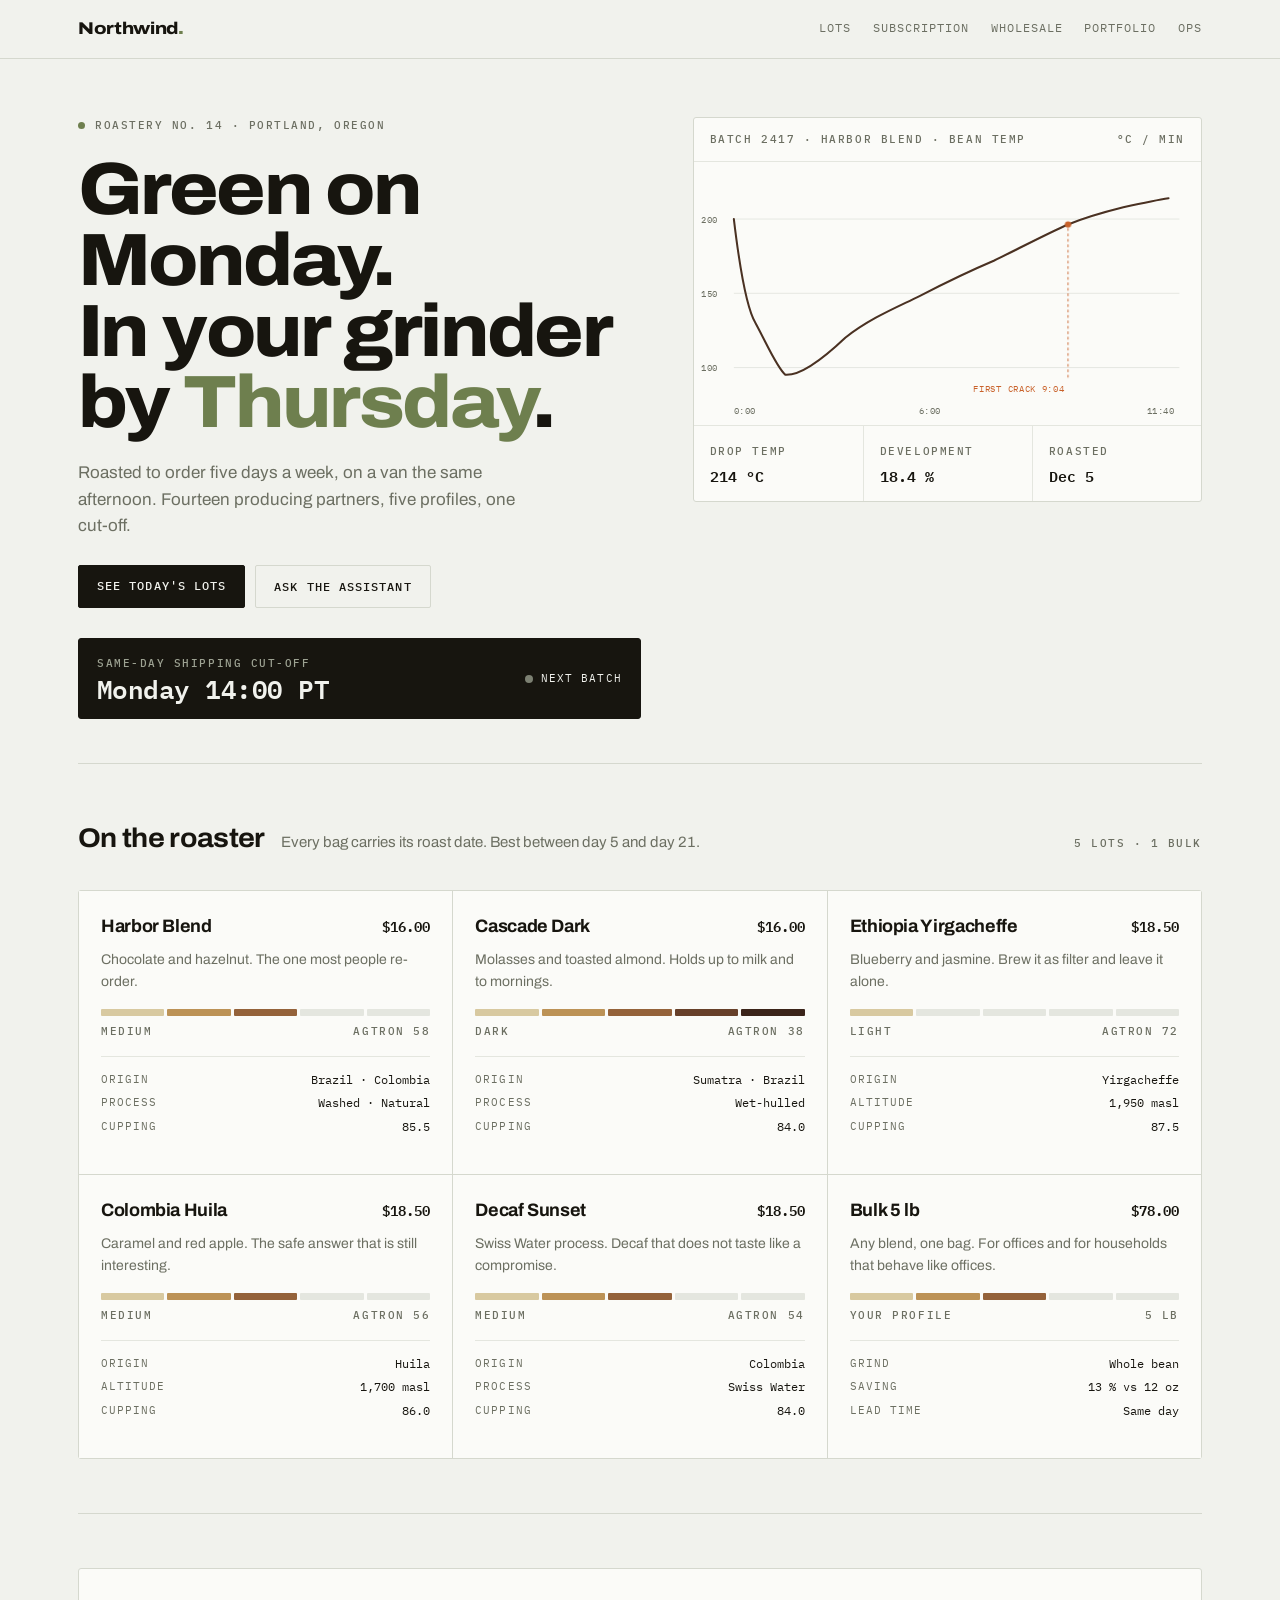
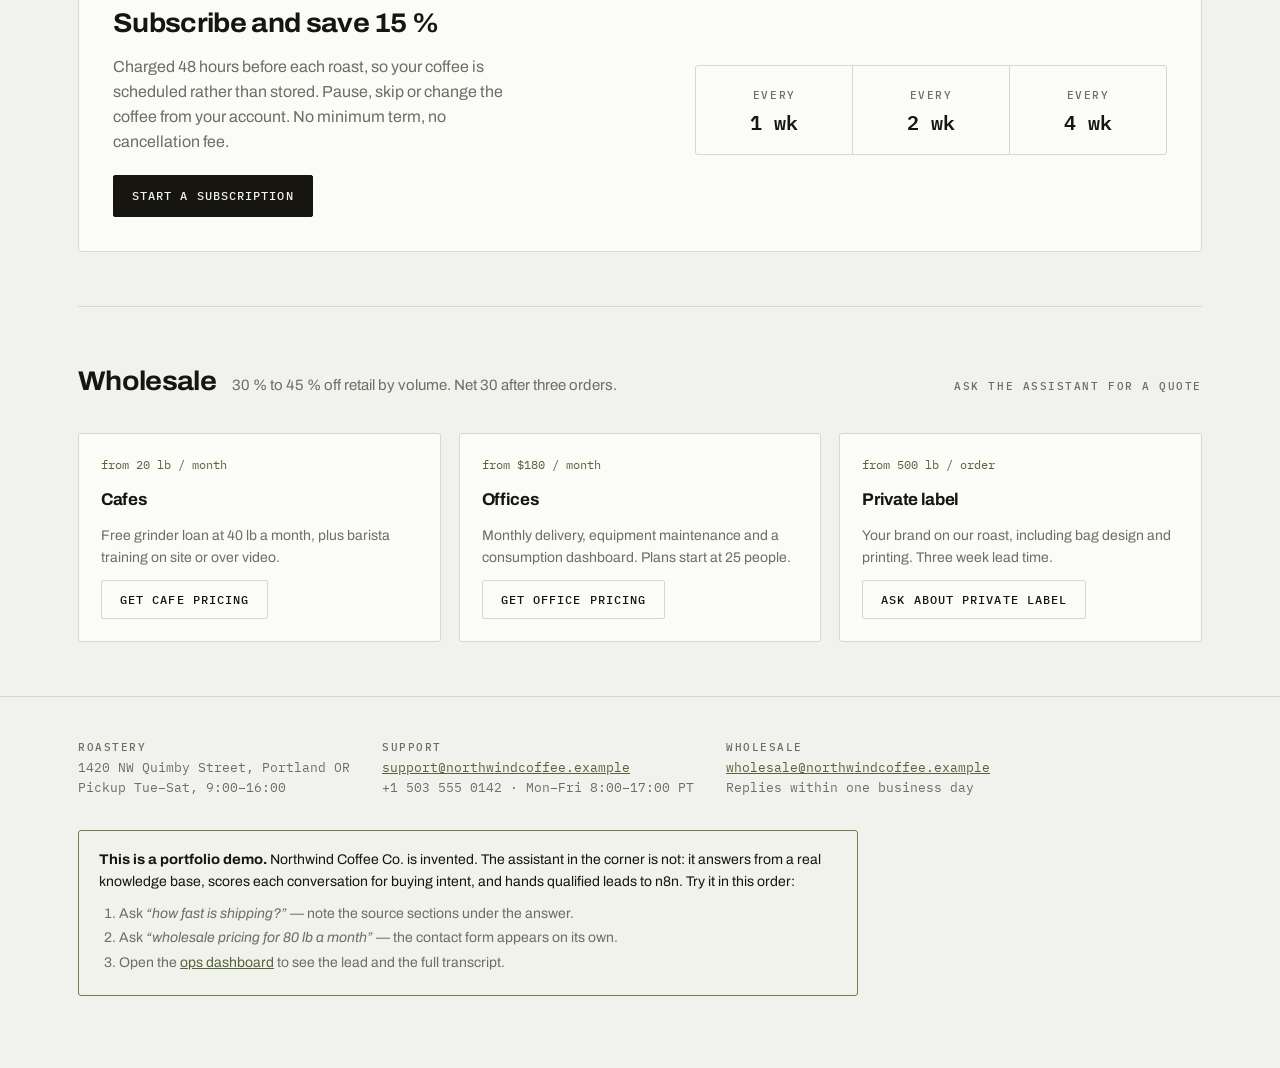
==== commit c95ff676: "Turn the portfolio into the product it advertises It was a landing page describing automation work. " ====
--- a/web/index.html
+++ b/web/index.html
@@ -294,6 +294,7 @@
       <a href="#lots">Lots</a>
       <a href="#subscribe">Subscription</a>
       <a href="#wholesale">Wholesale</a>
+      <a href="/">Portfolio</a>
       <a href="/admin">Ops</a>
     </nav>
   </div>
@@ -590,6 +591,7 @@
 
 <script src="/static/widget.js"
         data-api=""
+        data-site="demo"
         data-title="Northwind Support"
         data-agent="Nora"
         data-accent="#6E7F4E"
